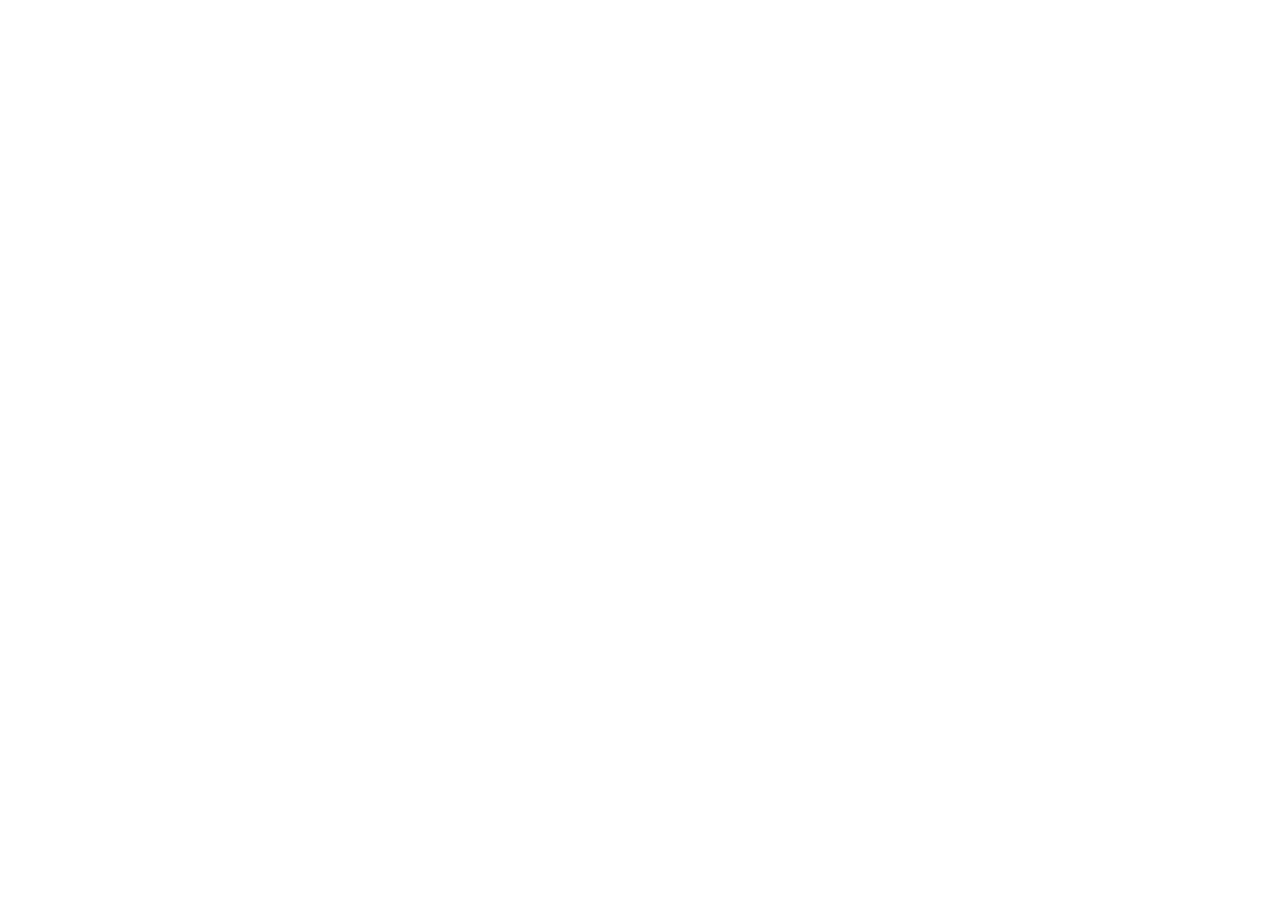
==== index.html @ 2c9ead36 "v3.0.0: Dashboard redesign with settings page - Redesigned Home as a focused dashboard with circular" ====
<!DOCTYPE html>
<html>
<head>
  <meta charset="UTF-8">
  <meta http-equiv="refresh" content="0; url=/screentimecheckup/">
  <title>Screen Time Checkup</title>
</head>
<body>
  <p>Redirecting to <a href="/screentimecheckup/">Screen Time Checkup</a>...</p>
</body>
</html>
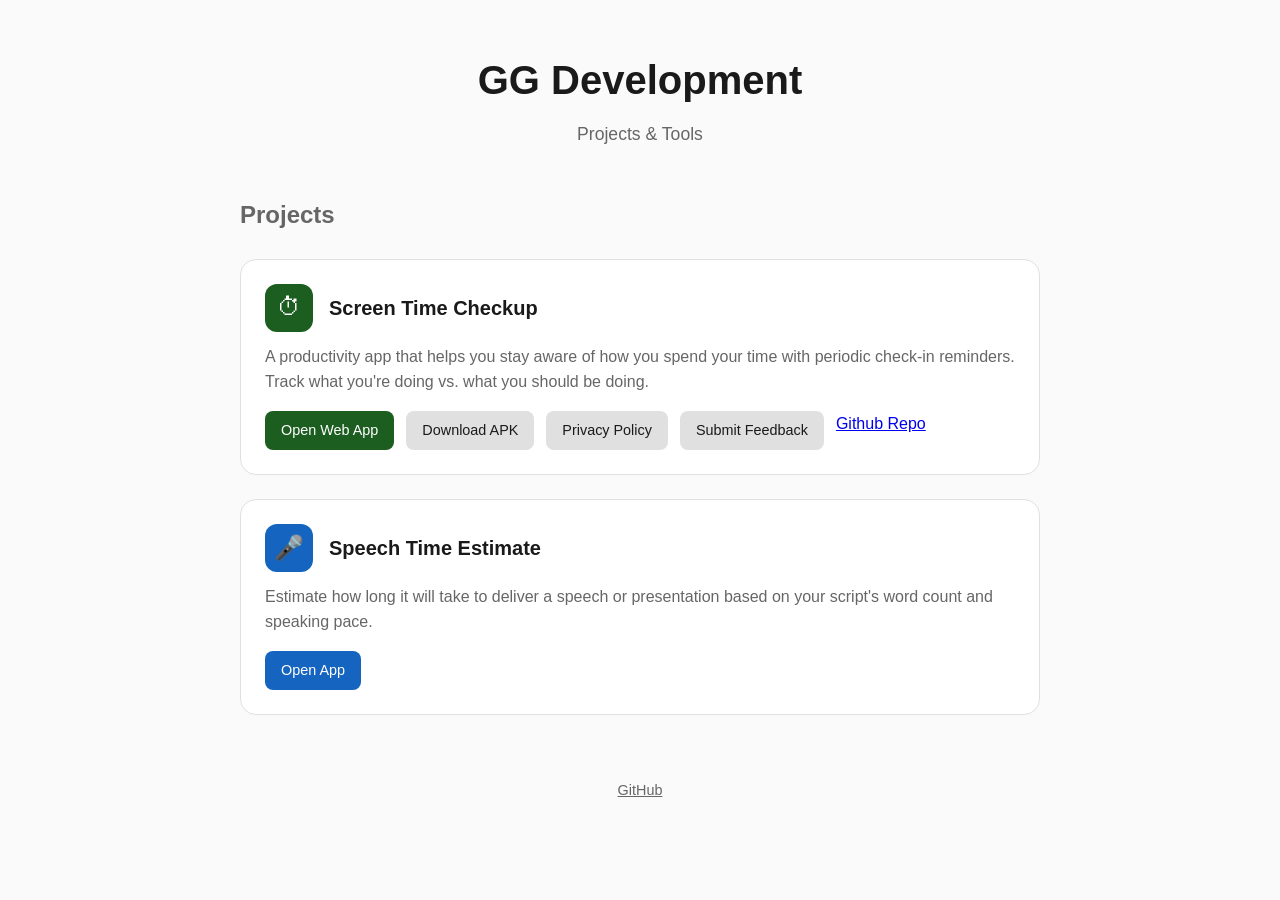
==== commit b4a8dffb: "Restoring old webpage" ====
--- a/index.html
+++ b/index.html
@@ -1,11 +1,196 @@
 <!DOCTYPE html>
-<html>
+<html lang="en">
 <head>
-  <meta charset="UTF-8">
-  <meta http-equiv="refresh" content="0; url=/screentimecheckup/">
-  <title>Screen Time Checkup</title>
+    <meta charset="UTF-8">
+    <meta name="viewport" content="width=device-width, initial-scale=1.0">
+    <title>GG Development | Projects</title>
+    <link rel="icon" type="image/png" href="/favicon.png">
+    <style>
+        :root {
+            --bg: #fafafa;
+            --text: #1a1a1a;
+            --muted: #666;
+            --card-bg: #fff;
+            --border: #e0e0e0;
+            --accent-green: #1B5E20;
+            --accent-blue: #1565C0;
+        }
+        @media (prefers-color-scheme: dark) {
+            :root {
+                --bg: #121212;
+                --text: #e0e0e0;
+                --muted: #999;
+                --card-bg: #1e1e1e;
+                --border: #333;
+                --accent-green: #4CAF50;
+                --accent-blue: #42A5F5;
+            }
+        }
+        * {
+            box-sizing: border-box;
+            margin: 0;
+            padding: 0;
+        }
+        body {
+            font-family: -apple-system, BlinkMacSystemFont, 'Segoe UI', Roboto, Oxygen, Ubuntu, sans-serif;
+            background: var(--bg);
+            color: var(--text);
+            line-height: 1.6;
+            padding: 24px;
+            min-height: 100vh;
+        }
+        .container {
+            max-width: 800px;
+            margin: 0 auto;
+        }
+        header {
+            text-align: center;
+            margin-bottom: 48px;
+            padding-top: 24px;
+        }
+        h1 {
+            font-size: 2.5rem;
+            margin-bottom: 8px;
+        }
+        .subtitle {
+            color: var(--muted);
+            font-size: 1.1rem;
+        }
+        h2 {
+            font-size: 1.5rem;
+            margin-bottom: 24px;
+            color: var(--muted);
+        }
+        .projects {
+            display: grid;
+            gap: 24px;
+        }
+        .project-card {
+            background: var(--card-bg);
+            border: 1px solid var(--border);
+            border-radius: 16px;
+            padding: 24px;
+            transition: transform 0.2s, box-shadow 0.2s;
+        }
+        .project-card:hover {
+            transform: translateY(-2px);
+            box-shadow: 0 8px 24px rgba(0,0,0,0.1);
+        }
+        .project-header {
+            display: flex;
+            align-items: center;
+            gap: 16px;
+            margin-bottom: 12px;
+        }
+        .project-icon {
+            width: 48px;
+            height: 48px;
+            border-radius: 12px;
+            display: flex;
+            align-items: center;
+            justify-content: center;
+            font-size: 24px;
+        }
+        .project-icon.green {
+            background: var(--accent-green);
+            color: white;
+        }
+        .project-icon.blue {
+            background: var(--accent-blue);
+            color: white;
+        }
+        .project-title {
+            font-size: 1.25rem;
+            font-weight: 600;
+        }
+        .project-description {
+            color: var(--muted);
+            margin-bottom: 16px;
+        }
+        .project-links {
+            display: flex;
+            flex-wrap: wrap;
+            gap: 12px;
+        }
+        .link-btn {
+            display: inline-flex;
+            align-items: center;
+            gap: 6px;
+            padding: 8px 16px;
+            border-radius: 8px;
+            text-decoration: none;
+            font-weight: 500;
+            font-size: 0.9rem;
+            transition: opacity 0.2s;
+        }
+        .link-btn:hover {
+            opacity: 0.85;
+        }
+        .link-btn.primary {
+            background: var(--accent-green);
+            color: white;
+        }
+        .link-btn.primary.blue {
+            background: var(--accent-blue);
+        }
+        .link-btn.secondary {
+            background: var(--border);
+            color: var(--text);
+        }
+        footer {
+            margin-top: 64px;
+            text-align: center;
+            color: var(--muted);
+            font-size: 0.9rem;
+        }
+        footer a {
+            color: var(--muted);
+        }
+    </style>
 </head>
 <body>
-  <p>Redirecting to <a href="/screentimecheckup/">Screen Time Checkup</a>...</p>
+    <div class="container">
+        <header>
+            <h1>GG Development</h1>
+            <p class="subtitle">Projects & Tools</p>
+        </header>
+
+        <h2>Projects</h2>
+        <div class="projects">
+            <div class="project-card">
+                <div class="project-header">
+                    <div class="project-icon green">&#9201;</div>
+                    <div class="project-title">Screen Time Checkup</div>
+                </div>
+                <p class="project-description">
+                    A productivity app that helps you stay aware of how you spend your time with periodic check-in reminders. Track what you're doing vs. what you should be doing.
+                </p>
+                <div class="project-links">
+                    <a href="/screentimecheckup/" class="link-btn primary">Open Web App</a>
+                    <a href="https://drive.google.com/drive/folders/19idVhAtkhv71fICFYqlTxo7jnJPaI4Sa?usp=sharing" class="link-btn secondary">Download APK</a>
+                    <a href="/privacy-policy/" class="link-btn secondary">Privacy Policy</a>
+                    <a href="https://forms.gle/bw5Lekf1AjL6fF4eA" class="link-btn secondary">Submit Feedback</a>
+                    <a href="https://github.com/t2lv-compute/screentimecheckup">Github Repo</a>
+                </div>
+            </div>
+
+            <div class="project-card">
+                <div class="project-header">
+                    <div class="project-icon blue">&#127908;</div>
+                    <div class="project-title">Speech Time Estimate</div>
+                </div>
+                <p class="project-description">
+                    Estimate how long it will take to deliver a speech or presentation based on your script's word count and speaking pace.
+                </p>
+                <div class="project-links">
+                    <a href="/speechTimeEstimate/" class="link-btn primary blue">Open App</a>
+                </div>
+            </div>
+        </div>
+
+        <footer>
+            <p><a href="https://github.com/t2lv-compute">GitHub</a></p>
+        </footer>
+    </div>
 </body>
-</html>
+</html>
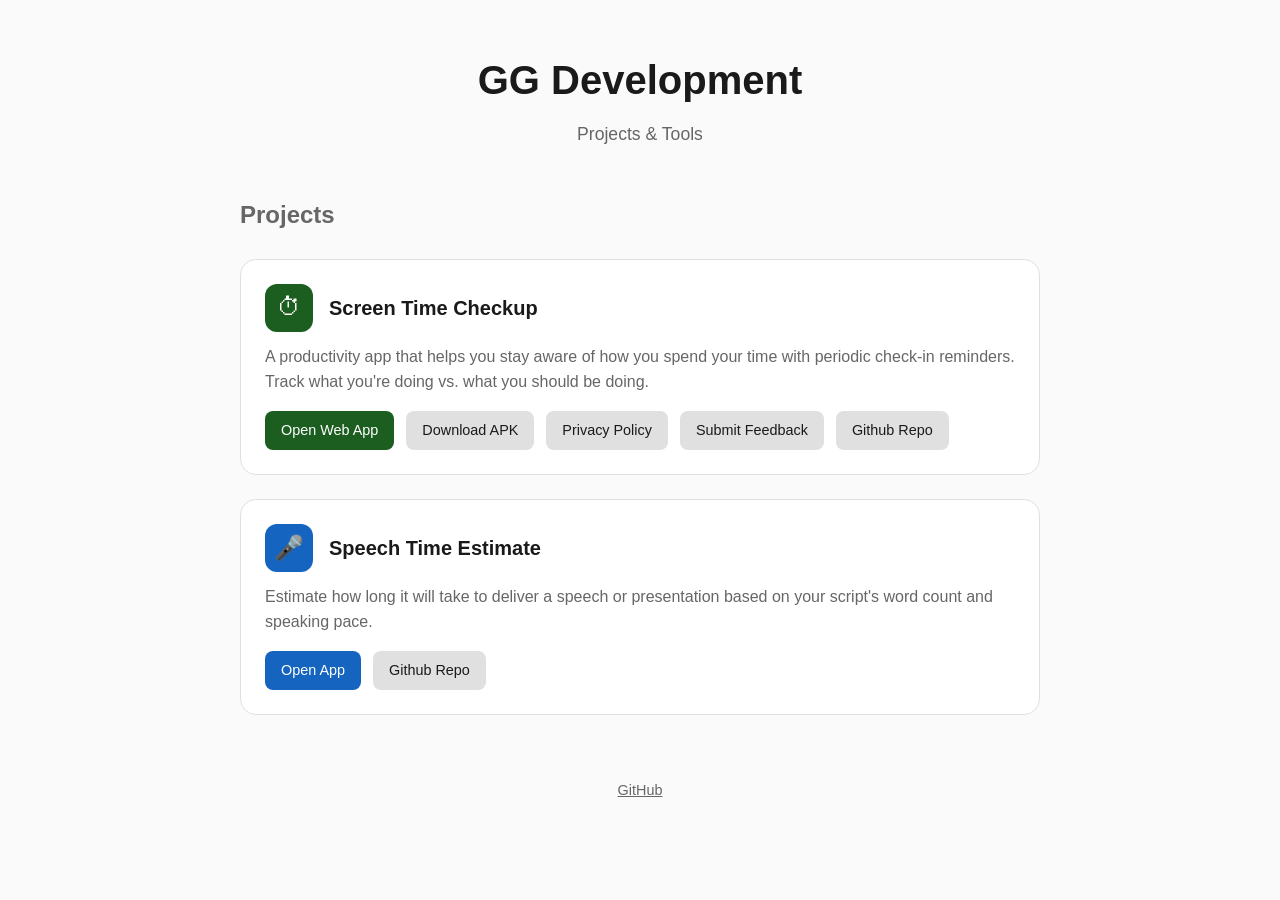
==== commit a703e58f: "Change favicon on privacy-policy, other fixes" ====
--- a/index.html
+++ b/index.html
@@ -170,7 +170,7 @@
                     <a href="https://drive.google.com/drive/folders/19idVhAtkhv71fICFYqlTxo7jnJPaI4Sa?usp=sharing" class="link-btn secondary">Download APK</a>
                     <a href="/privacy-policy/" class="link-btn secondary">Privacy Policy</a>
                     <a href="https://forms.gle/bw5Lekf1AjL6fF4eA" class="link-btn secondary">Submit Feedback</a>
-                    <a href="https://github.com/t2lv-compute/screentimecheckup">Github Repo</a>
+                    <a href="https://github.com/t2lv-compute/screentimecheckup" class="link-btn secondary">Github Repo</a>
                 </div>
             </div>
 
@@ -184,6 +184,7 @@
                 </p>
                 <div class="project-links">
                     <a href="/speechTimeEstimate/" class="link-btn primary blue">Open App</a>
+                    <a href="https://github.com/t2lv-compute/speechTimeEstimate" class="link-btn secondary">Github Repo</a>
                 </div>
             </div>
         </div>
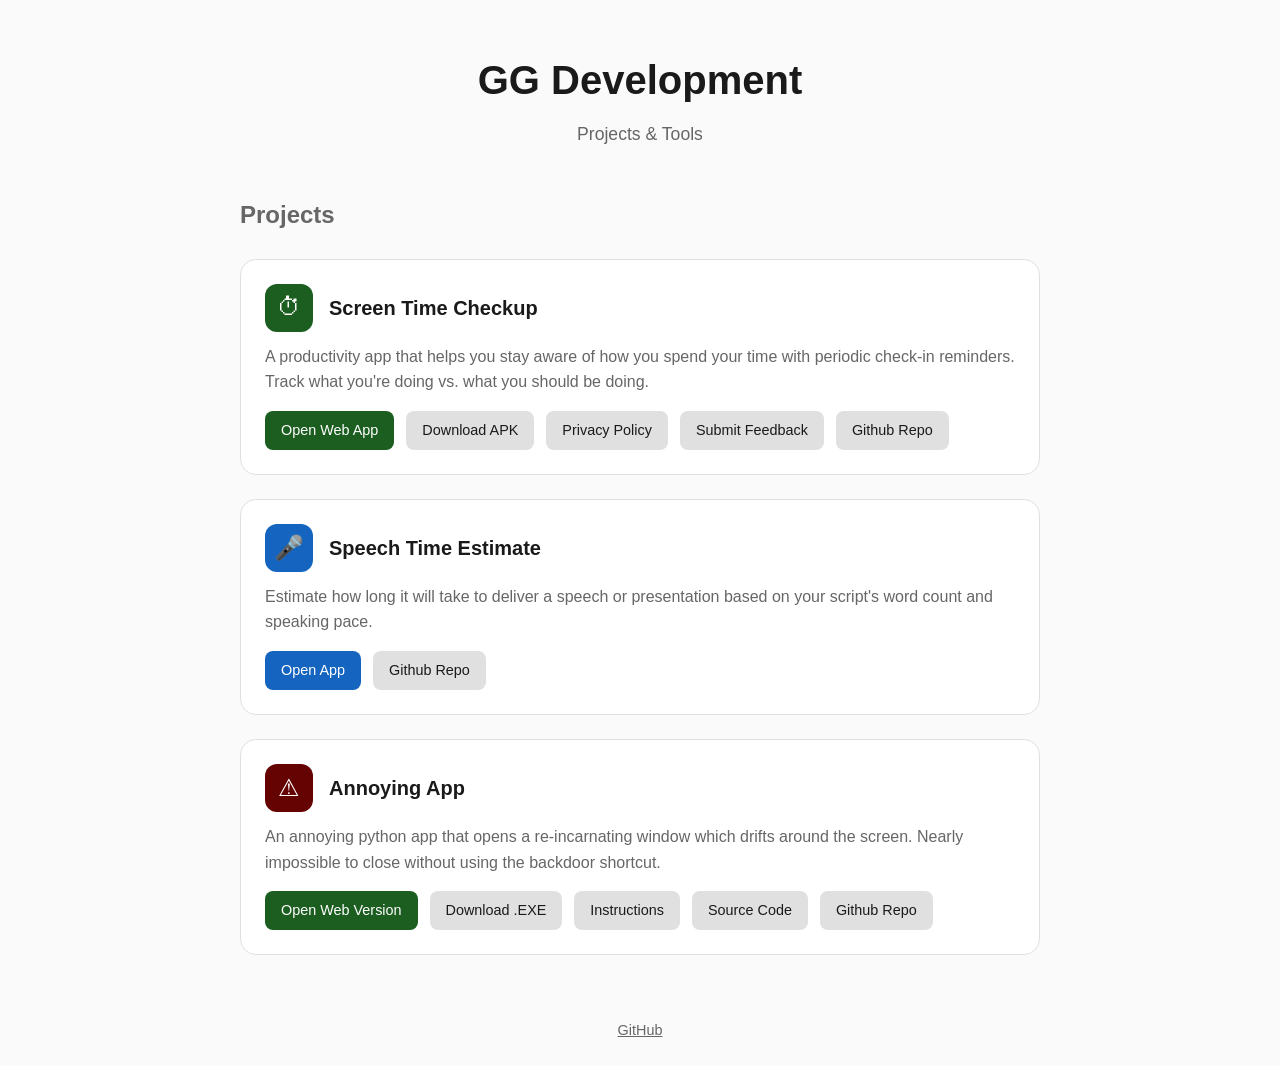
==== commit f43eca68: "updates" ====
--- a/index.html
+++ b/index.html
@@ -14,6 +14,7 @@
             --border: #e0e0e0;
             --accent-green: #1B5E20;
             --accent-blue: #1565C0;
+            --accent-red: #650303;
         }
         @media (prefers-color-scheme: dark) {
             :root {
@@ -24,6 +25,7 @@
                 --border: #333;
                 --accent-green: #4CAF50;
                 --accent-blue: #42A5F5;
+                --accent-red: #F54242;
             }
         }
         * {
@@ -99,6 +101,11 @@
             background: var(--accent-blue);
             color: white;
         }
+        .project-icon.red {
+            background: var(--accent-red);
+            color: white;
+        }
+        
         .project-title {
             font-size: 1.25rem;
             font-weight: 600;
@@ -187,6 +194,23 @@
                     <a href="https://github.com/t2lv-compute/speechTimeEstimate" class="link-btn secondary">Github Repo</a>
                 </div>
             </div>
+
+            <div class="project-card">
+                <div class="project-header">
+                    <div class="project-icon red">&#x26A0;</div>
+                    <div class="project-title">Annoying App</div>
+                </div>
+                <p class="project-description">
+                    An annoying python app that opens a re-incarnating window which drifts around the screen. Nearly impossible to close without using the backdoor shortcut.
+                </p>
+                <div class="project-links">
+                    <a href="/screentimecheckup/" class="link-btn primary">Open Web Version</a>
+                    <a href="https://github.com/t2lv-compute/annoying/releases/tag/Python_Executive" class="link-btn secondary">Download .EXE</a>
+                    <a href="/annoying/instructions/" class="link-btn secondary">Instructions</a>
+                    <a href="https://github.com/t2lv-compute/annoying/blob/main/john-annoyance.py" class="link-btn secondary">Source Code</a>
+                    <a href="https://github.com/t2lv-compute/annoying" class="link-btn secondary">Github Repo</a>
+                </div>
+            </div>
         </div>
 
         <footer>
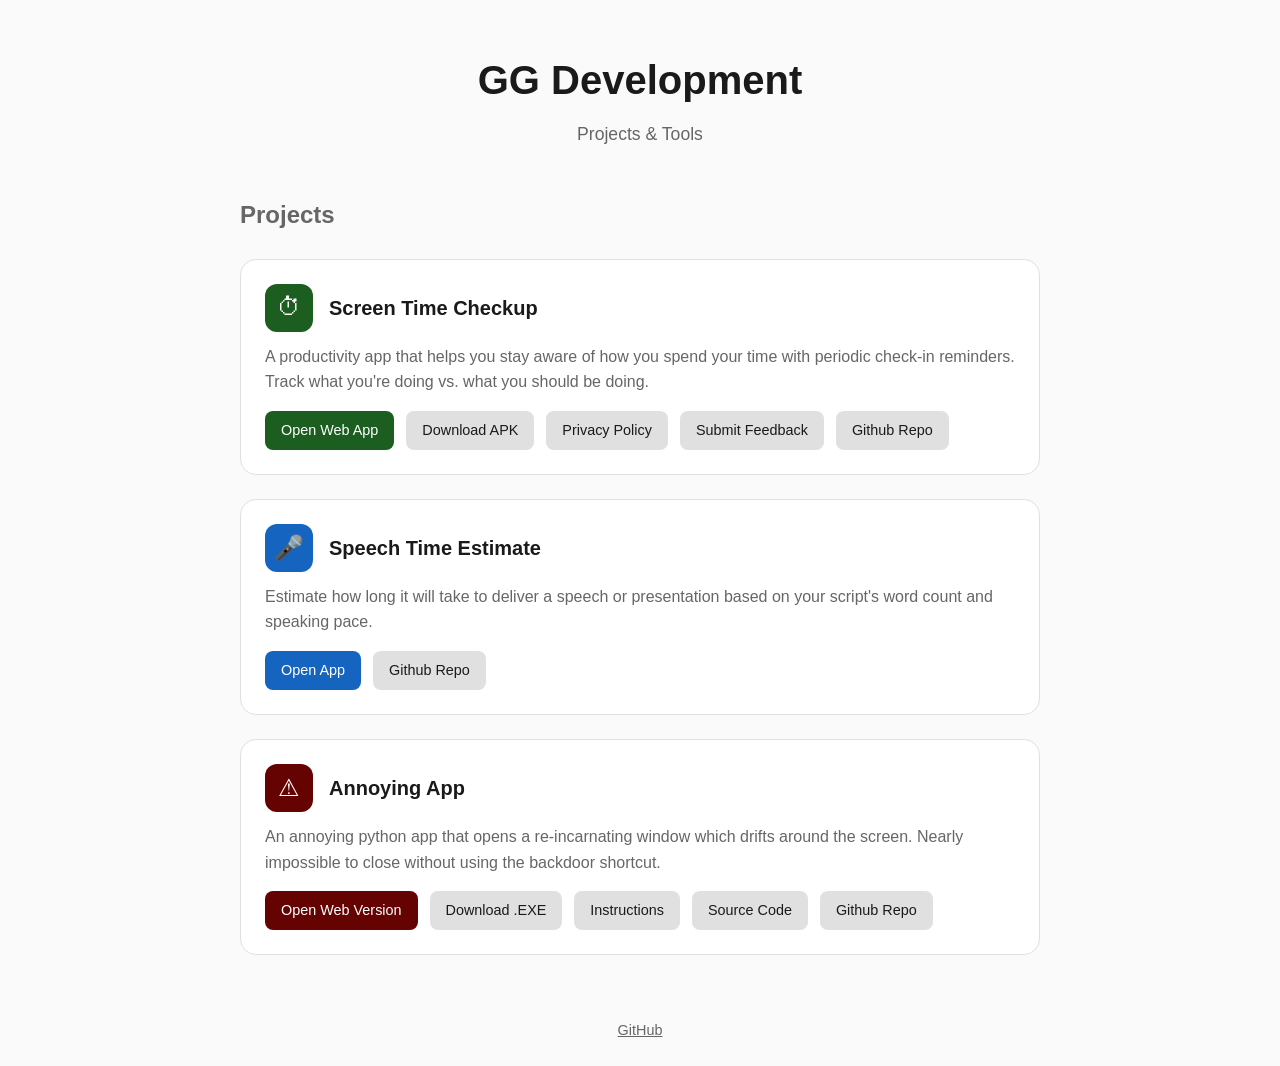
==== commit 5047828b: "fixed button color:Wq:wq" ====
--- a/index.html
+++ b/index.html
@@ -140,6 +140,9 @@
         .link-btn.primary.blue {
             background: var(--accent-blue);
         }
+        .link-btn.primary.red {
+            background: var(--accent-red);
+        }
         .link-btn.secondary {
             background: var(--border);
             color: var(--text);
@@ -204,7 +207,7 @@
                     An annoying python app that opens a re-incarnating window which drifts around the screen. Nearly impossible to close without using the backdoor shortcut.
                 </p>
                 <div class="project-links">
-                    <a href="/screentimecheckup/" class="link-btn primary">Open Web Version</a>
+                    <a href="/annoying/" class="link-btn primary red">Open Web Version</a>
                     <a href="https://github.com/t2lv-compute/annoying/releases/tag/Python_Executive" class="link-btn secondary">Download .EXE</a>
                     <a href="/annoying/instructions/" class="link-btn secondary">Instructions</a>
                     <a href="https://github.com/t2lv-compute/annoying/blob/main/john-annoyance.py" class="link-btn secondary">Source Code</a>
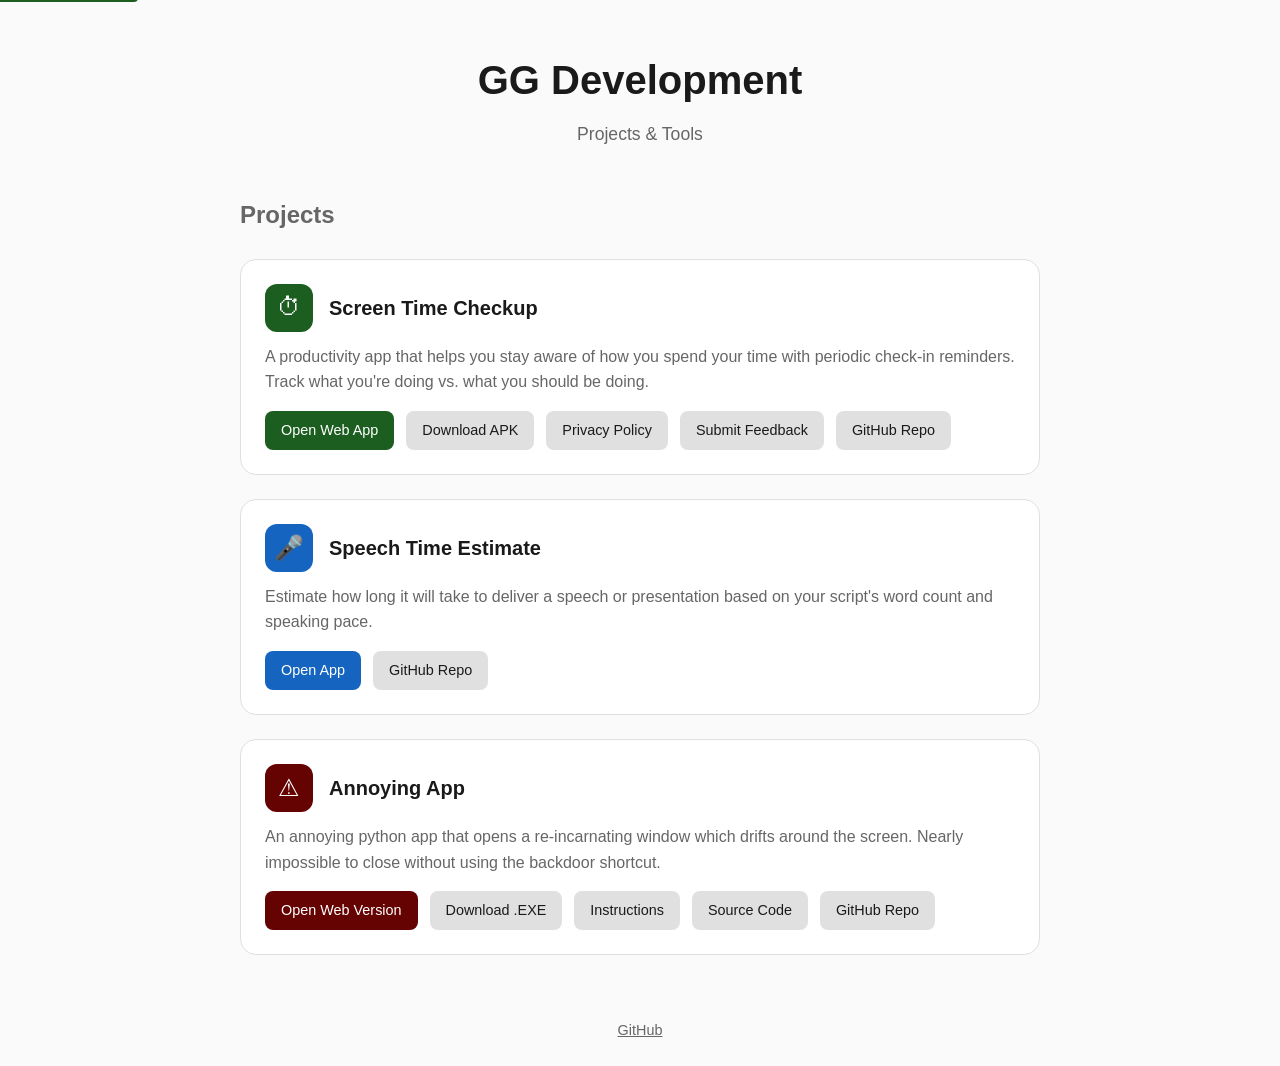
==== commit ad2d0528: "Improve accessibility, SEO, and code quality across site Extract shared CSS into styles.css, add met" ====
--- a/index.html
+++ b/index.html
@@ -3,48 +3,15 @@
 <head>
     <meta charset="UTF-8">
     <meta name="viewport" content="width=device-width, initial-scale=1.0">
+    <meta name="description" content="GG Development — a portfolio of productivity tools and projects including Screen Time Checkup, Speech Time Estimate, and more.">
+    <meta property="og:title" content="GG Development | Projects">
+    <meta property="og:description" content="A portfolio of productivity tools and projects including Screen Time Checkup, Speech Time Estimate, and more.">
+    <meta property="og:type" content="website">
+    <meta property="og:url" content="https://t2lv-compute.github.io/">
     <title>GG Development | Projects</title>
     <link rel="icon" type="image/png" href="/favicon.png">
+    <link rel="stylesheet" href="/styles.css">
     <style>
-        :root {
-            --bg: #fafafa;
-            --text: #1a1a1a;
-            --muted: #666;
-            --card-bg: #fff;
-            --border: #e0e0e0;
-            --accent-green: #1B5E20;
-            --accent-blue: #1565C0;
-            --accent-red: #650303;
-        }
-        @media (prefers-color-scheme: dark) {
-            :root {
-                --bg: #121212;
-                --text: #e0e0e0;
-                --muted: #999;
-                --card-bg: #1e1e1e;
-                --border: #333;
-                --accent-green: #4CAF50;
-                --accent-blue: #42A5F5;
-                --accent-red: #F54242;
-            }
-        }
-        * {
-            box-sizing: border-box;
-            margin: 0;
-            padding: 0;
-        }
-        body {
-            font-family: -apple-system, BlinkMacSystemFont, 'Segoe UI', Roboto, Oxygen, Ubuntu, sans-serif;
-            background: var(--bg);
-            color: var(--text);
-            line-height: 1.6;
-            padding: 24px;
-            min-height: 100vh;
-        }
-        .container {
-            max-width: 800px;
-            margin: 0 auto;
-        }
         header {
             text-align: center;
             margin-bottom: 48px;
@@ -105,7 +72,6 @@
             background: var(--accent-red);
             color: white;
         }
-        
         .project-title {
             font-size: 1.25rem;
             font-weight: 600;
@@ -159,66 +125,69 @@
     </style>
 </head>
 <body>
+    <a class="skip-link" href="#main">Skip to content</a>
     <div class="container">
         <header>
             <h1>GG Development</h1>
             <p class="subtitle">Projects & Tools</p>
         </header>
 
-        <h2>Projects</h2>
-        <div class="projects">
-            <div class="project-card">
-                <div class="project-header">
-                    <div class="project-icon green">&#9201;</div>
-                    <div class="project-title">Screen Time Checkup</div>
-                </div>
-                <p class="project-description">
-                    A productivity app that helps you stay aware of how you spend your time with periodic check-in reminders. Track what you're doing vs. what you should be doing.
-                </p>
-                <div class="project-links">
-                    <a href="/screentimecheckup/" class="link-btn primary">Open Web App</a>
-                    <a href="https://drive.google.com/drive/folders/19idVhAtkhv71fICFYqlTxo7jnJPaI4Sa?usp=sharing" class="link-btn secondary">Download APK</a>
-                    <a href="/privacy-policy/" class="link-btn secondary">Privacy Policy</a>
-                    <a href="https://forms.gle/bw5Lekf1AjL6fF4eA" class="link-btn secondary">Submit Feedback</a>
-                    <a href="https://github.com/t2lv-compute/screentimecheckup" class="link-btn secondary">Github Repo</a>
-                </div>
+        <main id="main">
+            <h2>Projects</h2>
+            <div class="projects">
+                <article class="project-card">
+                    <div class="project-header">
+                        <div class="project-icon green" aria-hidden="true">&#9201;</div>
+                        <h3 class="project-title">Screen Time Checkup</h3>
+                    </div>
+                    <p class="project-description">
+                        A productivity app that helps you stay aware of how you spend your time with periodic check-in reminders. Track what you're doing vs. what you should be doing.
+                    </p>
+                    <div class="project-links">
+                        <a href="/screentimecheckup/" class="link-btn primary">Open Web App</a>
+                        <a href="https://drive.google.com/drive/folders/19idVhAtkhv71fICFYqlTxo7jnJPaI4Sa?usp=sharing" class="link-btn secondary" rel="noopener noreferrer" target="_blank">Download APK</a>
+                        <a href="/privacy-policy/" class="link-btn secondary">Privacy Policy</a>
+                        <a href="https://forms.gle/bw5Lekf1AjL6fF4eA" class="link-btn secondary" rel="noopener noreferrer" target="_blank">Submit Feedback</a>
+                        <a href="https://github.com/t2lv-compute/screentimecheckup" class="link-btn secondary" rel="noopener noreferrer" target="_blank">GitHub Repo</a>
+                    </div>
+                </article>
+
+                <article class="project-card">
+                    <div class="project-header">
+                        <div class="project-icon blue" aria-hidden="true">&#127908;</div>
+                        <h3 class="project-title">Speech Time Estimate</h3>
+                    </div>
+                    <p class="project-description">
+                        Estimate how long it will take to deliver a speech or presentation based on your script's word count and speaking pace.
+                    </p>
+                    <div class="project-links">
+                        <a href="/speechTimeEstimate/" class="link-btn primary blue">Open App</a>
+                        <a href="https://github.com/t2lv-compute/speechTimeEstimate" class="link-btn secondary" rel="noopener noreferrer" target="_blank">GitHub Repo</a>
+                    </div>
+                </article>
+
+                <article class="project-card">
+                    <div class="project-header">
+                        <div class="project-icon red" aria-hidden="true">&#x26A0;</div>
+                        <h3 class="project-title">Annoying App</h3>
+                    </div>
+                    <p class="project-description">
+                        An annoying python app that opens a re-incarnating window which drifts around the screen. Nearly impossible to close without using the backdoor shortcut.
+                    </p>
+                    <div class="project-links">
+                        <a href="/annoying/" class="link-btn primary red">Open Web Version</a>
+                        <a href="https://github.com/t2lv-compute/annoying/releases/tag/Python_Executive" class="link-btn secondary" rel="noopener noreferrer" target="_blank">Download .EXE</a>
+                        <a href="/annoying/instructions/" class="link-btn secondary">Instructions</a>
+                        <a href="https://github.com/t2lv-compute/annoying/blob/main/john-annoyance.py" class="link-btn secondary" rel="noopener noreferrer" target="_blank">Source Code</a>
+                        <a href="https://github.com/t2lv-compute/annoying" class="link-btn secondary" rel="noopener noreferrer" target="_blank">GitHub Repo</a>
+                    </div>
+                </article>
             </div>
-
-            <div class="project-card">
-                <div class="project-header">
-                    <div class="project-icon blue">&#127908;</div>
-                    <div class="project-title">Speech Time Estimate</div>
-                </div>
-                <p class="project-description">
-                    Estimate how long it will take to deliver a speech or presentation based on your script's word count and speaking pace.
-                </p>
-                <div class="project-links">
-                    <a href="/speechTimeEstimate/" class="link-btn primary blue">Open App</a>
-                    <a href="https://github.com/t2lv-compute/speechTimeEstimate" class="link-btn secondary">Github Repo</a>
-                </div>
-            </div>
-
-            <div class="project-card">
-                <div class="project-header">
-                    <div class="project-icon red">&#x26A0;</div>
-                    <div class="project-title">Annoying App</div>
-                </div>
-                <p class="project-description">
-                    An annoying python app that opens a re-incarnating window which drifts around the screen. Nearly impossible to close without using the backdoor shortcut.
-                </p>
-                <div class="project-links">
-                    <a href="/annoying/" class="link-btn primary red">Open Web Version</a>
-                    <a href="https://github.com/t2lv-compute/annoying/releases/tag/Python_Executive" class="link-btn secondary">Download .EXE</a>
-                    <a href="/annoying/instructions/" class="link-btn secondary">Instructions</a>
-                    <a href="https://github.com/t2lv-compute/annoying/blob/main/john-annoyance.py" class="link-btn secondary">Source Code</a>
-                    <a href="https://github.com/t2lv-compute/annoying" class="link-btn secondary">Github Repo</a>
-                </div>
-            </div>
-        </div>
+        </main>
 
         <footer>
-            <p><a href="https://github.com/t2lv-compute">GitHub</a></p>
+            <p><a href="https://github.com/t2lv-compute" rel="noopener noreferrer" target="_blank">GitHub</a></p>
         </footer>
     </div>
 </body>
-</html>+</html>
--- a/styles.css
+++ b/styles.css
@@ -0,0 +1,63 @@
+:root {
+    --bg: #fafafa;
+    --text: #1a1a1a;
+    --muted: #666;
+    --card-bg: #fff;
+    --border: #e0e0e0;
+    --accent-green: #1B5E20;
+    --accent-blue: #1565C0;
+    --accent-red: #650303;
+}
+
+@media (prefers-color-scheme: dark) {
+    :root {
+        --bg: #121212;
+        --text: #e0e0e0;
+        --muted: #999;
+        --card-bg: #1e1e1e;
+        --border: #333;
+        --accent-green: #4CAF50;
+        --accent-blue: #42A5F5;
+        --accent-red: #F54242;
+    }
+}
+
+* {
+    box-sizing: border-box;
+    margin: 0;
+    padding: 0;
+}
+
+body {
+    font-family: -apple-system, BlinkMacSystemFont, 'Segoe UI', Roboto, Oxygen, Ubuntu, sans-serif;
+    background: var(--bg);
+    color: var(--text);
+    line-height: 1.6;
+    padding: 24px;
+    min-height: 100vh;
+}
+
+.container {
+    max-width: 800px;
+    margin: 0 auto;
+}
+
+a {
+    color: var(--accent-green);
+}
+
+.skip-link {
+    position: absolute;
+    top: -40px;
+    left: 0;
+    background: var(--accent-green);
+    color: white;
+    padding: 8px 16px;
+    z-index: 100;
+    text-decoration: none;
+    border-radius: 0 0 4px 0;
+}
+
+.skip-link:focus {
+    top: 0;
+}
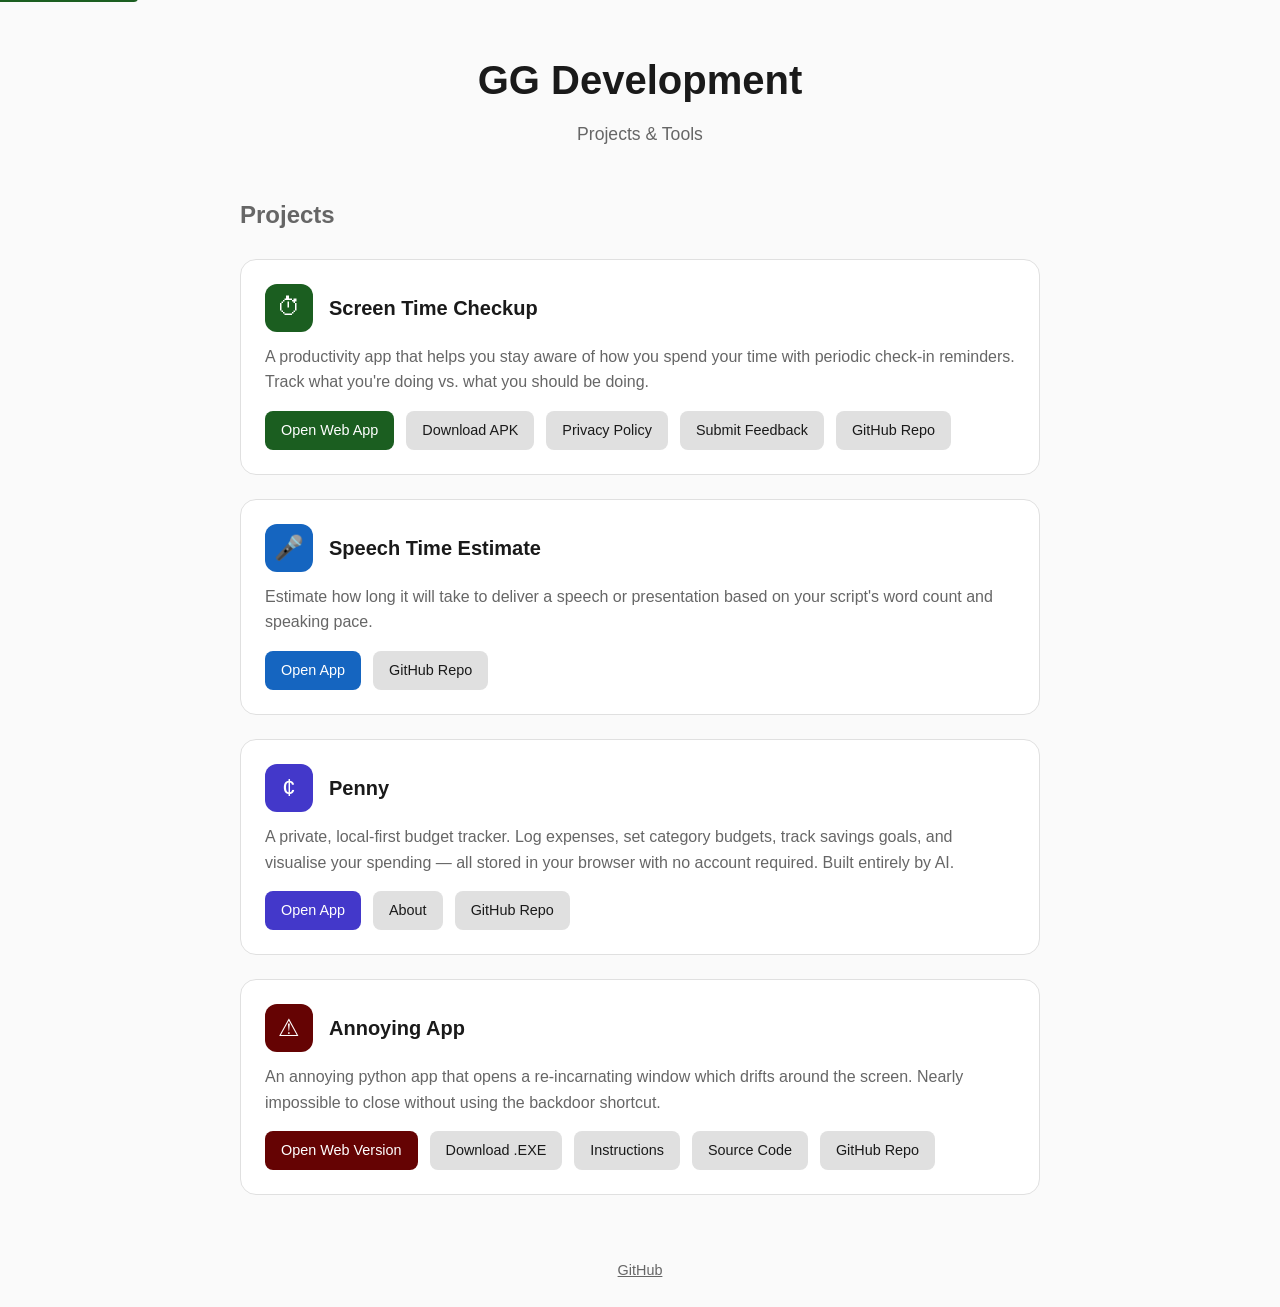
==== commit e056a032: "Add Penny project card New purple colour variant for icon and button. Card links to the live app, ab" ====
--- a/index.html
+++ b/index.html
@@ -9,7 +9,9 @@
     <meta property="og:type" content="website">
     <meta property="og:url" content="https://t2lv-compute.github.io/">
     <title>GG Development | Projects</title>
+    <link rel="canonical" href="https://t2lv-compute.github.io/">
     <link rel="icon" type="image/png" href="/favicon.png">
+    <link rel="manifest" href="/manifest.json">
     <link rel="stylesheet" href="/styles.css">
     <style>
         header {
@@ -109,6 +111,13 @@
         .link-btn.primary.red {
             background: var(--accent-red);
         }
+        .project-icon.purple {
+            background: var(--accent-purple);
+            color: white;
+        }
+        .link-btn.primary.purple {
+            background: var(--accent-purple);
+        }
         .link-btn.secondary {
             background: var(--border);
             color: var(--text);
@@ -168,6 +177,21 @@
 
                 <article class="project-card">
                     <div class="project-header">
+                        <div class="project-icon purple" aria-hidden="true">¢</div>
+                        <h3 class="project-title">Penny</h3>
+                    </div>
+                    <p class="project-description">
+                        A private, local-first budget tracker. Log expenses, set category budgets, track savings goals, and visualise your spending — all stored in your browser with no account required. Built entirely by AI.
+                    </p>
+                    <div class="project-links">
+                        <a href="https://t2lv-compute.github.io/penny/" class="link-btn primary purple">Open App</a>
+                        <a href="https://t2lv-compute.github.io/penny/about/" class="link-btn secondary">About</a>
+                        <a href="https://github.com/t2lv-compute/penny" class="link-btn secondary" rel="noopener noreferrer" target="_blank">GitHub Repo</a>
+                    </div>
+                </article>
+
+                <article class="project-card">
+                    <div class="project-header">
                         <div class="project-icon red" aria-hidden="true">&#x26A0;</div>
                         <h3 class="project-title">Annoying App</h3>
                     </div>
--- a/styles.css
+++ b/styles.css
@@ -7,6 +7,7 @@
     --accent-green: #1B5E20;
     --accent-blue: #1565C0;
     --accent-red: #650303;
+    --accent-purple: #4338ca;
 }
 
 @media (prefers-color-scheme: dark) {
@@ -19,6 +20,7 @@
         --accent-green: #4CAF50;
         --accent-blue: #42A5F5;
         --accent-red: #F54242;
+        --accent-purple: #818cf8;
     }
 }
 
@@ -61,3 +63,27 @@
 .skip-link:focus {
     top: 0;
 }
+
+:focus-visible {
+    outline: 2px solid var(--accent-green);
+    outline-offset: 2px;
+}
+
+@media (prefers-reduced-motion: reduce) {
+    *, *::before, *::after {
+        animation-duration: 0.01ms !important;
+        transition-duration: 0.01ms !important;
+    }
+}
+
+.back-link {
+    display: inline-block;
+    margin-bottom: 24px;
+    color: var(--muted);
+    text-decoration: none;
+    font-size: 0.9rem;
+}
+
+.back-link:hover {
+    color: var(--text);
+}
